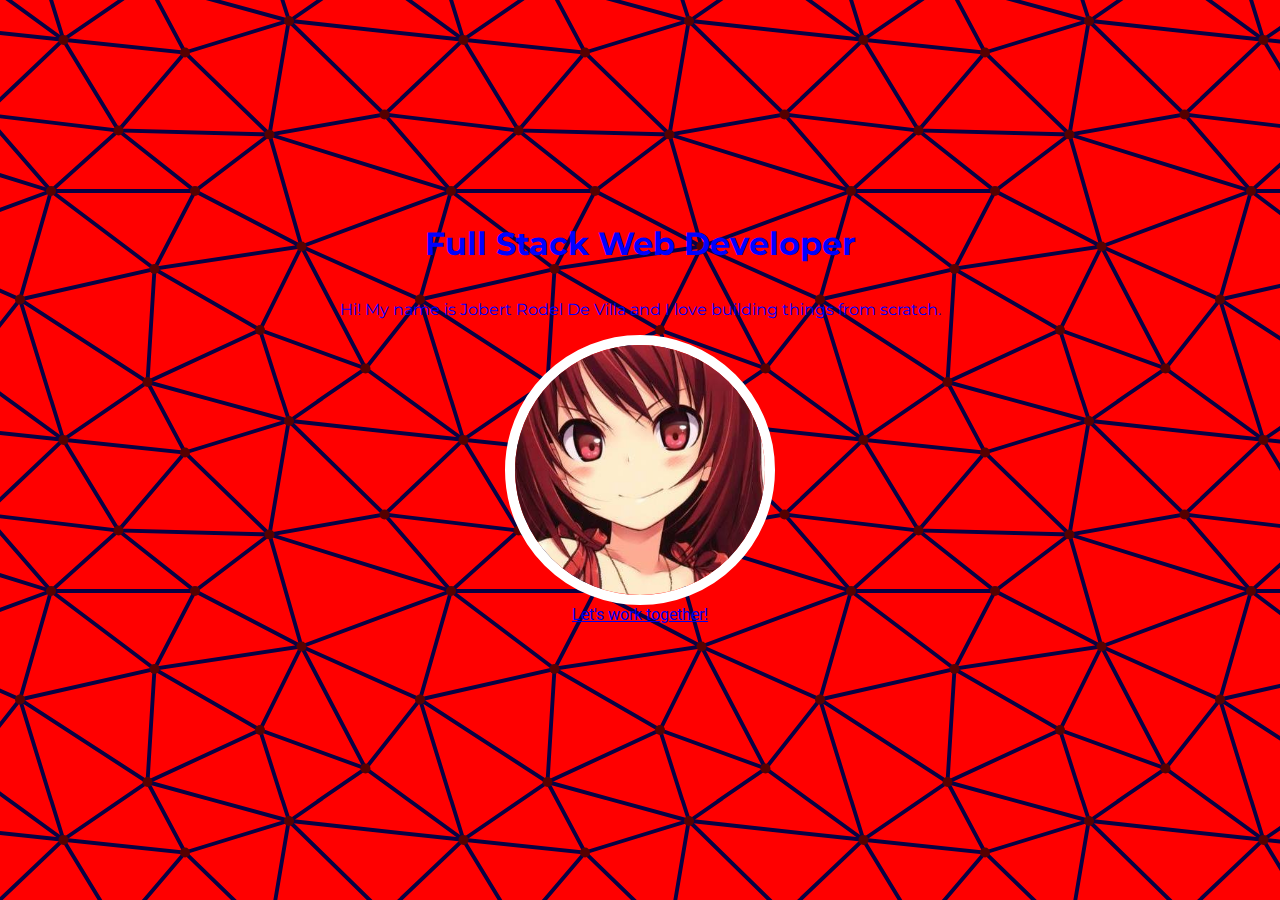
==== index.html @ 102897fb "Upload my portfolio" ====
<!DOCTYPE html>
<html>
<head>
	<meta charset ="utf-8">
	<meta name="viewport" content="width=device-width, initial-scale=1">
	<title>Jobert Rodel De Villa | Web Developer Portfolio</title>
	<!-- External CSS -->
	<link rel="stylesheet" href="style.css">

	<!-- Google Font Style -->
	<link href="https://fonts.googleapis.com/css2?family=Montserrat:wght@600&family=Roboto&display=swap" rel="stylesheet">

	<!-- Bootstrap -->
	<link href="https://cdn.jsdelivr.net/npm/bootstrap@5.3.0-alpha1/dist/css/bootstrap.min.css" rel="stylesheet" integrity="sha384-GLhlTQ8iRABdZLl6O3oVMWSktQOp6b7In1Zl3/Jr59b6EGGoI1aFkw7cmDA6j6gD" crossorigin="anonymous">

</head>
<body>
	<!-- Comments are cannot be seen in our actual web page, we're using comments to have a note regarding our code or program-->
	<!-- <div> tag is an example of paired tags -->
	<!-- Opening tags : <tagname>-->
	<!-- Closing tags : </tagname> -->
	<div class="container-fluid">
		<!-- id is an attribue to name a tag uniquely -->
		<section id="landing">
			<h1>Full Stack Web Developer</h1>
			<p>Hi! My name is Jobert Rodel De Villa and I love building things from scratch.</p>
			<img src="images/myImage.jpg" id="profile"/>
			<a href="mailto:walao143danna@gmail.com" class="btn btn-success btn-lg mt-3">Let's work together!</a>
		</section>
	</div>

	<!-- Bootstrap Script -->
	<script src="https://cdn.jsdelivr.net/npm/bootstrap@5.3.0-alpha1/dist/js/bootstrap.bundle.min.js" integrity="sha384-w76AqPfDkMBDXo30jS1Sgez6pr3x5MlQ1ZAGC+nuZB+EYdgRZgiwxhTBTkF7CXvN" crossorigin="anonymous"></script>
</body>

</html>
---- style.css ----
*{
	font-family: "Roboto", sans-serif;
}

h1, p{
	font-family: "Montserrat", sans-serif;
}

#profile{
	height: 250px;
	width: 250px;
	border-radius: 50%;
/*Create border for image	*/
	border-width: 10px;
	border-style: solid;
	border-color: white;
}

body {
	background-color: #FF0000;
	background-image: url("data:image/svg+xml,%3Csvg xmlns='http://www.w3.org/2000/svg' width='400' height='400' viewBox='0 0 800 800'%3E%3Cg fill='none' stroke='%23070244' stroke-width='7.8'%3E%3Cpath d='M769 229L1037 260.9M927 880L731 737 520 660 309 538 40 599 295 764 126.5 879.5 40 599-197 493 102 382-31 229 126.5 79.5-69-63'/%3E%3Cpath d='M-31 229L237 261 390 382 603 493 308.5 537.5 101.5 381.5M370 905L295 764'/%3E%3Cpath d='M520 660L578 842 731 737 840 599 603 493 520 660 295 764 309 538 390 382 539 269 769 229 577.5 41.5 370 105 295 -36 126.5 79.5 237 261 102 382 40 599 -69 737 127 880'/%3E%3Cpath d='M520-140L578.5 42.5 731-63M603 493L539 269 237 261 370 105M902 382L539 269M390 382L102 382'/%3E%3Cpath d='M-222 42L126.5 79.5 370 105 539 269 577.5 41.5 927 80 769 229 902 382 603 493 731 737M295-36L577.5 41.5M578 842L295 764M40-201L127 80M102 382L-261 269'/%3E%3C/g%3E%3Cg fill='%23550000'%3E%3Ccircle cx='769' cy='229' r='10'/%3E%3Ccircle cx='539' cy='269' r='10'/%3E%3Ccircle cx='603' cy='493' r='10'/%3E%3Ccircle cx='731' cy='737' r='10'/%3E%3Ccircle cx='520' cy='660' r='10'/%3E%3Ccircle cx='309' cy='538' r='10'/%3E%3Ccircle cx='295' cy='764' r='10'/%3E%3Ccircle cx='40' cy='599' r='10'/%3E%3Ccircle cx='102' cy='382' r='10'/%3E%3Ccircle cx='127' cy='80' r='10'/%3E%3Ccircle cx='370' cy='105' r='10'/%3E%3Ccircle cx='578' cy='42' r='10'/%3E%3Ccircle cx='237' cy='261' r='10'/%3E%3Ccircle cx='390' cy='382' r='10'/%3E%3C/g%3E%3C/svg%3E");
	background-size: fixed;
}

#landing{

	color: blue;
	height: 90vh;
	/*background-color: black;*/

	/* center the content certically and horizontally*/
	display: flex;
	flex-direction: column;
	justify-content: center;
	align-items: center;
}
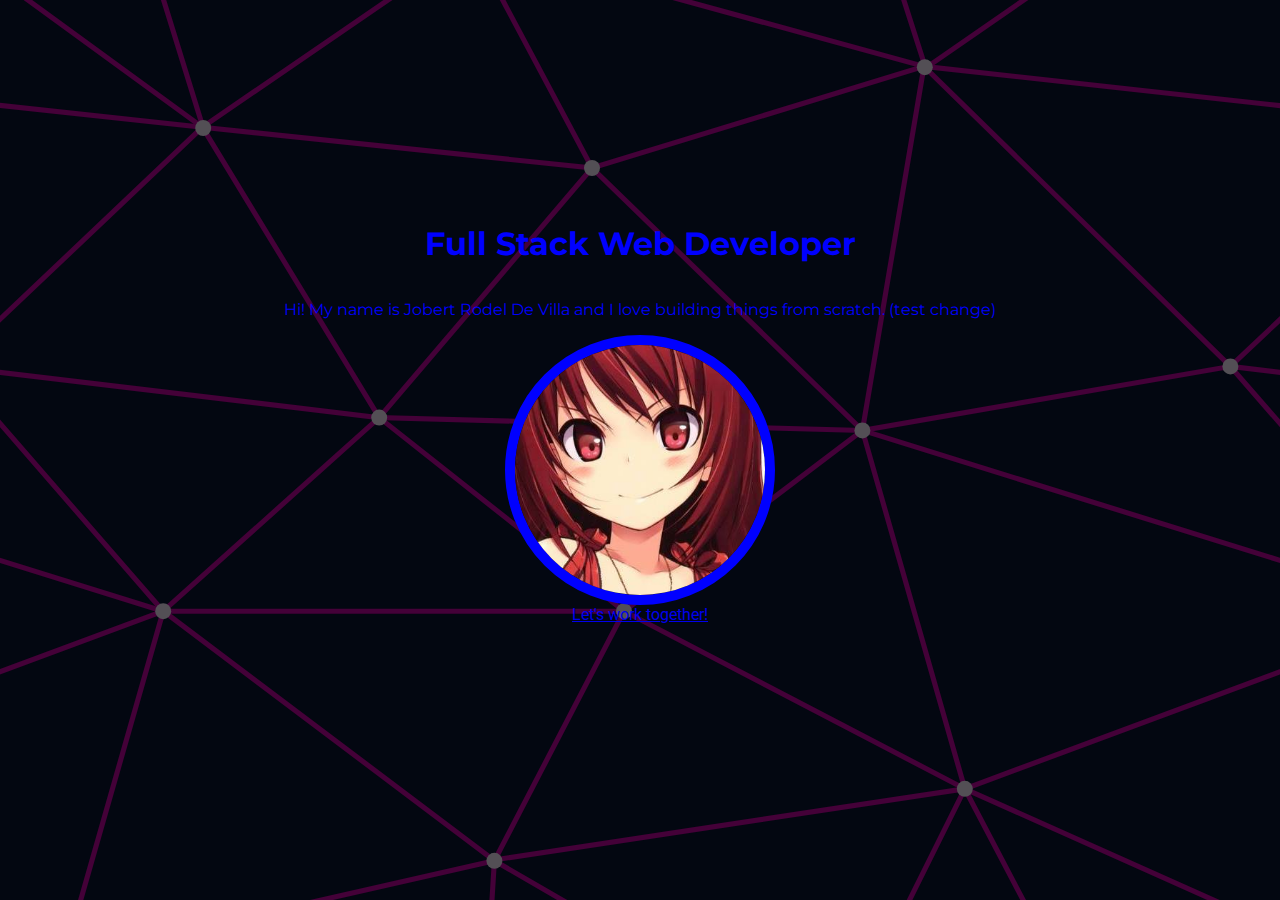
==== commit f0581f6d: "test" ====
--- a/index.html
+++ b/index.html
@@ -23,7 +23,7 @@
 		<!-- id is an attribue to name a tag uniquely -->
 		<section id="landing">
 			<h1>Full Stack Web Developer</h1>
-			<p>Hi! My name is Jobert Rodel De Villa and I love building things from scratch.</p>
+			<p>Hi! My name is Jobert Rodel De Villa and I love building things from scratch. (test change)</p>
 			<img src="images/myImage.jpg" id="profile"/>
 			<a href="mailto:walao143danna@gmail.com" class="btn btn-success btn-lg mt-3">Let's work together!</a>
 		</section>
--- a/style.css
+++ b/style.css
@@ -13,13 +13,14 @@
 /*Create border for image	*/
 	border-width: 10px;
 	border-style: solid;
-	border-color: white;
+	border-color: blue;
 }
 
 body {
-	background-color: #FF0000;
-	background-image: url("data:image/svg+xml,%3Csvg xmlns='http://www.w3.org/2000/svg' width='400' height='400' viewBox='0 0 800 800'%3E%3Cg fill='none' stroke='%23070244' stroke-width='7.8'%3E%3Cpath d='M769 229L1037 260.9M927 880L731 737 520 660 309 538 40 599 295 764 126.5 879.5 40 599-197 493 102 382-31 229 126.5 79.5-69-63'/%3E%3Cpath d='M-31 229L237 261 390 382 603 493 308.5 537.5 101.5 381.5M370 905L295 764'/%3E%3Cpath d='M520 660L578 842 731 737 840 599 603 493 520 660 295 764 309 538 390 382 539 269 769 229 577.5 41.5 370 105 295 -36 126.5 79.5 237 261 102 382 40 599 -69 737 127 880'/%3E%3Cpath d='M520-140L578.5 42.5 731-63M603 493L539 269 237 261 370 105M902 382L539 269M390 382L102 382'/%3E%3Cpath d='M-222 42L126.5 79.5 370 105 539 269 577.5 41.5 927 80 769 229 902 382 603 493 731 737M295-36L577.5 41.5M578 842L295 764M40-201L127 80M102 382L-261 269'/%3E%3C/g%3E%3Cg fill='%23550000'%3E%3Ccircle cx='769' cy='229' r='10'/%3E%3Ccircle cx='539' cy='269' r='10'/%3E%3Ccircle cx='603' cy='493' r='10'/%3E%3Ccircle cx='731' cy='737' r='10'/%3E%3Ccircle cx='520' cy='660' r='10'/%3E%3Ccircle cx='309' cy='538' r='10'/%3E%3Ccircle cx='295' cy='764' r='10'/%3E%3Ccircle cx='40' cy='599' r='10'/%3E%3Ccircle cx='102' cy='382' r='10'/%3E%3Ccircle cx='127' cy='80' r='10'/%3E%3Ccircle cx='370' cy='105' r='10'/%3E%3Ccircle cx='578' cy='42' r='10'/%3E%3Ccircle cx='237' cy='261' r='10'/%3E%3Ccircle cx='390' cy='382' r='10'/%3E%3C/g%3E%3C/svg%3E");
+	background-color: #030711;
+	background-image: url("data:image/svg+xml,%3Csvg xmlns='http://www.w3.org/2000/svg' width='200' height='200' viewBox='0 0 800 800'%3E%3Cg fill='none' stroke='%23440138' stroke-width='3.2'%3E%3Cpath d='M769 229L1037 260.9M927 880L731 737 520 660 309 538 40 599 295 764 126.5 879.5 40 599-197 493 102 382-31 229 126.5 79.5-69-63'/%3E%3Cpath d='M-31 229L237 261 390 382 603 493 308.5 537.5 101.5 381.5M370 905L295 764'/%3E%3Cpath d='M520 660L578 842 731 737 840 599 603 493 520 660 295 764 309 538 390 382 539 269 769 229 577.5 41.5 370 105 295 -36 126.5 79.5 237 261 102 382 40 599 -69 737 127 880'/%3E%3Cpath d='M520-140L578.5 42.5 731-63M603 493L539 269 237 261 370 105M902 382L539 269M390 382L102 382'/%3E%3Cpath d='M-222 42L126.5 79.5 370 105 539 269 577.5 41.5 927 80 769 229 902 382 603 493 731 737M295-36L577.5 41.5M578 842L295 764M40-201L127 80M102 382L-261 269'/%3E%3C/g%3E%3Cg fill='%23534F55'%3E%3Ccircle cx='769' cy='229' r='5'/%3E%3Ccircle cx='539' cy='269' r='5'/%3E%3Ccircle cx='603' cy='493' r='5'/%3E%3Ccircle cx='731' cy='737' r='5'/%3E%3Ccircle cx='520' cy='660' r='5'/%3E%3Ccircle cx='309' cy='538' r='5'/%3E%3Ccircle cx='295' cy='764' r='5'/%3E%3Ccircle cx='40' cy='599' r='5'/%3E%3Ccircle cx='102' cy='382' r='5'/%3E%3Ccircle cx='127' cy='80' r='5'/%3E%3Ccircle cx='370' cy='105' r='5'/%3E%3Ccircle cx='578' cy='42' r='5'/%3E%3Ccircle cx='237' cy='261' r='5'/%3E%3Ccircle cx='390' cy='382' r='5'/%3E%3C/g%3E%3C/svg%3E");
 	background-size: fixed;
+	background-size: cover;
 }
 
 #landing{
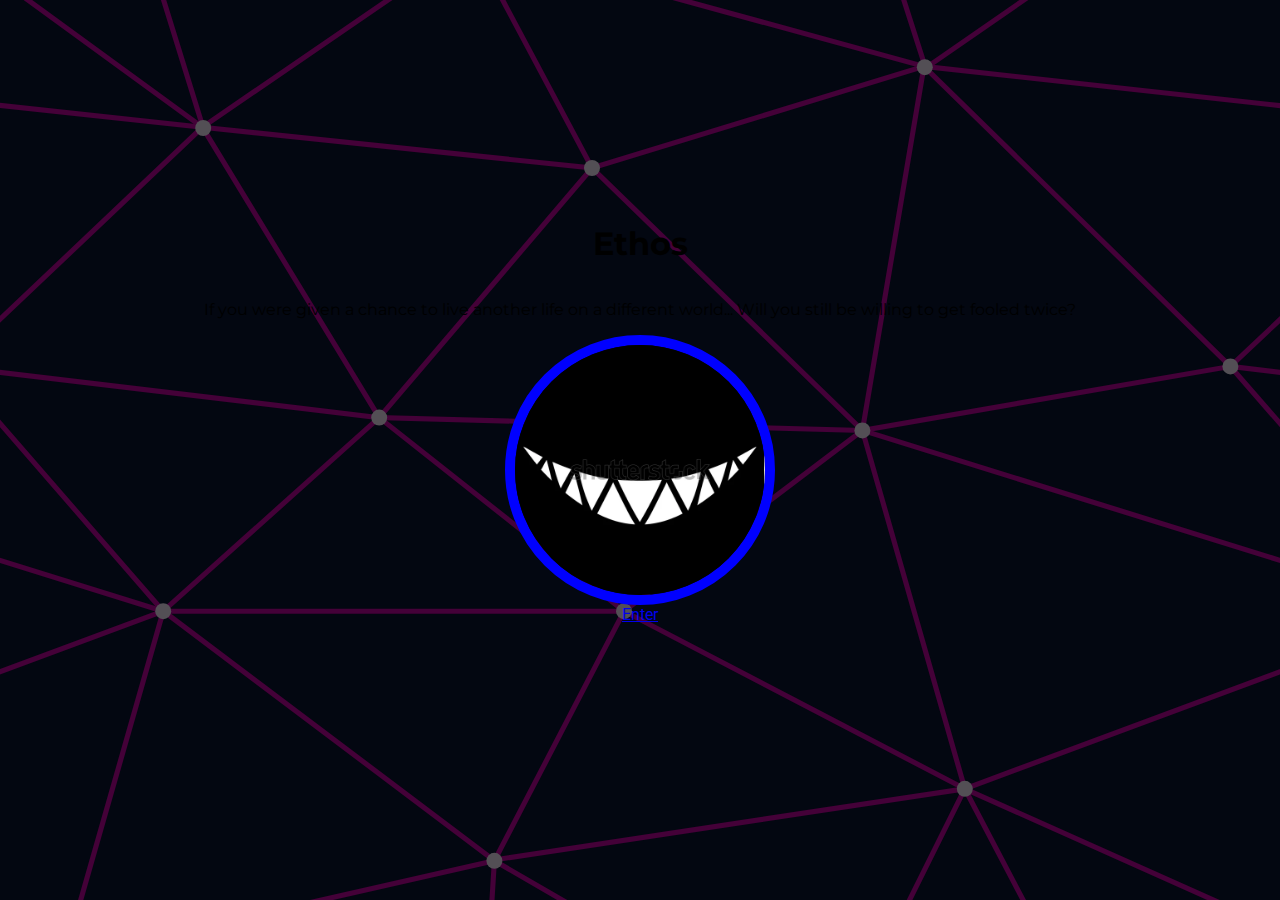
==== commit b1e28bdb: "Ethos beginning" ====
--- a/index.html
+++ b/index.html
@@ -22,10 +22,10 @@
 	<div class="container-fluid">
 		<!-- id is an attribue to name a tag uniquely -->
 		<section id="landing">
-			<h1>Full Stack Web Developer</h1>
-			<p>Hi! My name is Jobert Rodel De Villa and I love building things from scratch. (test change)</p>
-			<img src="images/myImage.jpg" id="profile"/>
-			<a href="mailto:walao143danna@gmail.com" class="btn btn-success btn-lg mt-3">Let's work together!</a>
+			<h1>Ethos</h1>
+			<p>If you were given a chance to live another life on a different world... Will you still be willing to get fooled twice?</p>
+			<img src="images/smirk.png" id="profile"/>
+			<a href="mailto:walao143danna@gmail.com" class="btn btn-success btn-lg mt-3">Enter</a>
 		</section>
 	</div>
 
--- a/style.css
+++ b/style.css
@@ -25,7 +25,7 @@
 
 #landing{
 
-	color: blue;
+	color: black;
 	height: 90vh;
 	/*background-color: black;*/
 
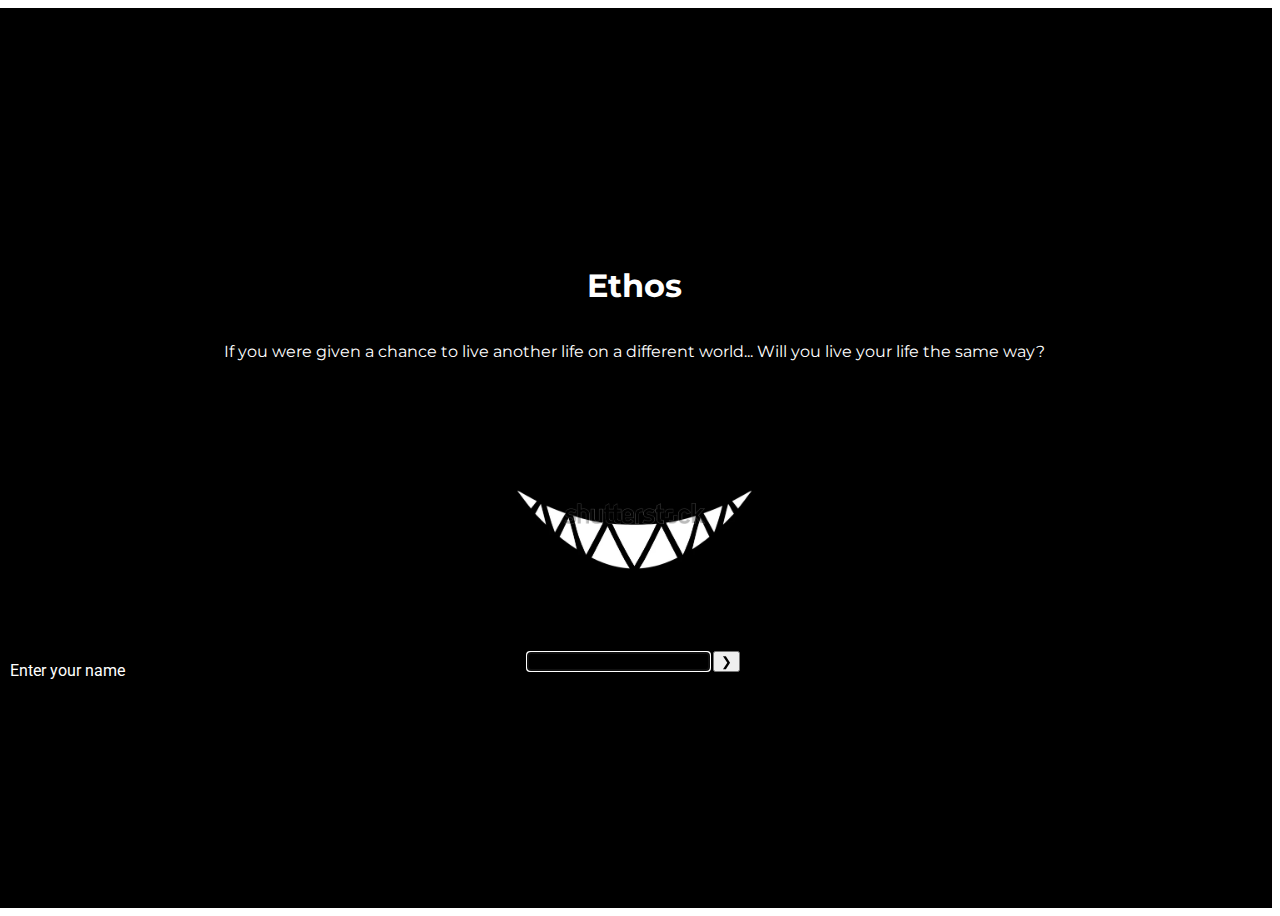
==== commit 257a7142: "Ethos" ====
--- a/index.html
+++ b/index.html
@@ -23,14 +23,24 @@
 		<!-- id is an attribue to name a tag uniquely -->
 		<section id="landing">
 			<h1>Ethos</h1>
-			<p>If you were given a chance to live another life on a different world... Will you still be willing to get fooled twice?</p>
-			<img src="images/smirk.png" id="profile"/>
-			<a href="mailto:walao143danna@gmail.com" class="btn btn-success btn-lg mt-3">Enter</a>
+			<p id="intro">If you were given a chance to live another life on a different world... Will you live your life the same way?</p>
+			<img src="images/smirk.png" id="mouthimage"/>
+			<div class="row">
+				<div class="col-lg-12">
+			<div class="input-group mb-3">
+  			<input type="text" required="required" class="form-control" aria-label="Recipient's username" aria-describedby="button-addon2" id="name" autofocus>
+  			<span id="spannamef">Enter your name</span>
+  			<button class="btn btn-outline-secondary" type="button" id="myButton">❯</button>
+  		</div>
+  	</div>
+</div>
 		</section>
 	</div>
 
 	<!-- Bootstrap Script -->
 	<script src="https://cdn.jsdelivr.net/npm/bootstrap@5.3.0-alpha1/dist/js/bootstrap.bundle.min.js" integrity="sha384-w76AqPfDkMBDXo30jS1Sgez6pr3x5MlQ1ZAGC+nuZB+EYdgRZgiwxhTBTkF7CXvN" crossorigin="anonymous"></script>
+	<!-- External Java -->
+	<script src="myscript.js"></script>
 </body>
 
 </html>
--- a/style.css
+++ b/style.css
@@ -4,34 +4,107 @@
 
 h1, p{
 	font-family: "Montserrat", sans-serif;
+	color: white;
 }
 
-#profile{
+#mouthimage{
 	height: 250px;
 	width: 250px;
 	border-radius: 50%;
 /*Create border for image	*/
-	border-width: 10px;
+	border-width: 12px;
 	border-style: solid;
-	border-color: blue;
+	border-color: black;
 }
 
-body {
-	background-color: #030711;
-	background-image: url("data:image/svg+xml,%3Csvg xmlns='http://www.w3.org/2000/svg' width='200' height='200' viewBox='0 0 800 800'%3E%3Cg fill='none' stroke='%23440138' stroke-width='3.2'%3E%3Cpath d='M769 229L1037 260.9M927 880L731 737 520 660 309 538 40 599 295 764 126.5 879.5 40 599-197 493 102 382-31 229 126.5 79.5-69-63'/%3E%3Cpath d='M-31 229L237 261 390 382 603 493 308.5 537.5 101.5 381.5M370 905L295 764'/%3E%3Cpath d='M520 660L578 842 731 737 840 599 603 493 520 660 295 764 309 538 390 382 539 269 769 229 577.5 41.5 370 105 295 -36 126.5 79.5 237 261 102 382 40 599 -69 737 127 880'/%3E%3Cpath d='M520-140L578.5 42.5 731-63M603 493L539 269 237 261 370 105M902 382L539 269M390 382L102 382'/%3E%3Cpath d='M-222 42L126.5 79.5 370 105 539 269 577.5 41.5 927 80 769 229 902 382 603 493 731 737M295-36L577.5 41.5M578 842L295 764M40-201L127 80M102 382L-261 269'/%3E%3C/g%3E%3Cg fill='%23534F55'%3E%3Ccircle cx='769' cy='229' r='5'/%3E%3Ccircle cx='539' cy='269' r='5'/%3E%3Ccircle cx='603' cy='493' r='5'/%3E%3Ccircle cx='731' cy='737' r='5'/%3E%3Ccircle cx='520' cy='660' r='5'/%3E%3Ccircle cx='309' cy='538' r='5'/%3E%3Ccircle cx='295' cy='764' r='5'/%3E%3Ccircle cx='40' cy='599' r='5'/%3E%3Ccircle cx='102' cy='382' r='5'/%3E%3Ccircle cx='127' cy='80' r='5'/%3E%3Ccircle cx='370' cy='105' r='5'/%3E%3Ccircle cx='578' cy='42' r='5'/%3E%3Ccircle cx='237' cy='261' r='5'/%3E%3Ccircle cx='390' cy='382' r='5'/%3E%3C/g%3E%3C/svg%3E");
-	background-size: fixed;
-	background-size: cover;
-}
 
 #landing{
 
-	color: black;
-	height: 90vh;
-	/*background-color: black;*/
+	color: white;
+	height: 100vh;
+	background-color: black;
 
 	/* center the content certically and horizontally*/
 	display: flex;
 	flex-direction: column;
 	justify-content: center;
 	align-items: center;
-}+	margin-left: -12px;
+}
+
+/*Transitions*/
+
+#intro {
+	opacity: 1;
+	-webkit-transition: opacity 1s ease-in-out;
+	-moz-transition: opacity 1s ease-in-out;
+	-ms-transition: opacity 1s ease-in-out;
+	-o-transition: opacity 1s ease-in-out;
+	transition: opacity 1s ease-in-out;
+}
+
+#myButton {
+	opacity: 1;
+	-webkit-transition: opacity 1s ease-in-out;
+	-moz-transition: opacity 1s ease-in-out;
+	-ms-transition: opacity 1s ease-in-out;
+	-o-transition: opacity 1s ease-in-out;
+	transition: opacity 1s ease-in-out;
+}
+
+#myButton.fade, #intro.fade, #spannamef.fade{
+	opacity: 0;
+}
+
+#name {
+	transition-property: transform;
+	transition-duration: 1s;
+	transition-timing-function: ease;
+	transition-delay: 0s;
+}
+
+#name.up{
+	transform: translate(20px, -135px);
+	border-radius:5px;
+}
+
+#name.blur{
+	
+}
+
+.input-group input {
+	background: transparent;
+	border: none;
+}
+
+.input-group span {
+	position: absolute;
+	left: 0;
+	padding: 10px;
+	pointer-events: none;
+	font-size: 1em;
+	color: white;
+}
+
+input[type="text"]::-webkit-input-placeholder{
+	color: white;
+}
+input[type="text"]:-moz-placeholder{
+	color: white;
+	opacity: 1;
+}
+input[type="text"]::-moz-placeholder{
+	color: white;
+	opacity: 1;
+}
+input[type="text"]:-ms-input-placeholder{
+	color: white;
+}
+input[type="text"]::-ms-input-placeholder{
+	color: white;
+}
+input[type="text"]::placeholder{
+	color: white;
+}
+
+
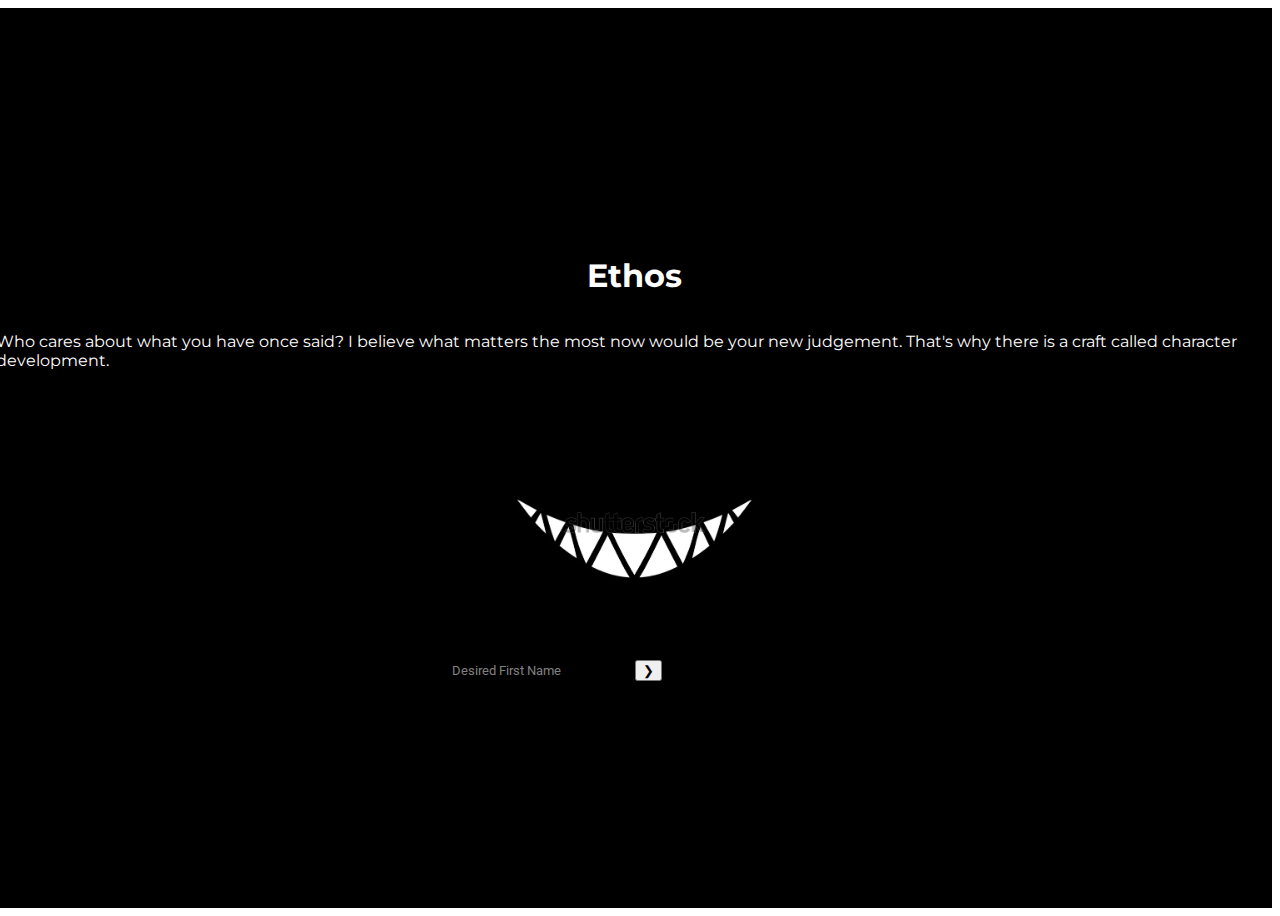
==== commit fce15efd: "Ethos Welcome" ====
--- a/index.html
+++ b/index.html
@@ -3,9 +3,9 @@
 <head>
 	<meta charset ="utf-8">
 	<meta name="viewport" content="width=device-width, initial-scale=1">
-	<title>Jobert Rodel De Villa | Web Developer Portfolio</title>
+	<title>Welcome to Ethos</title>
 	<!-- External CSS -->
-	<link rel="stylesheet" href="style.css">
+	<link rel="stylesheet" href="indexstyle.css">
 
 	<!-- Google Font Style -->
 	<link href="https://fonts.googleapis.com/css2?family=Montserrat:wght@600&family=Roboto&display=swap" rel="stylesheet">
@@ -23,13 +23,13 @@
 		<!-- id is an attribue to name a tag uniquely -->
 		<section id="landing">
 			<h1>Ethos</h1>
-			<p id="intro">If you were given a chance to live another life on a different world... Will you live your life the same way?</p>
+			<p id="intro"></p>
 			<img src="images/smirk.png" id="mouthimage"/>
 			<div class="row">
-				<div class="col-lg-12">
+				<div class="col-lg-12" id="desiredfname">
 			<div class="input-group mb-3">
-  			<input type="text" required="required" class="form-control" aria-label="Recipient's username" aria-describedby="button-addon2" id="name" autofocus>
-  			<span id="spannamef">Enter your name</span>
+  			<input type="text" required="required" class="form-control" aria-label="Recipient's username" aria-describedby="button-addon2" placeholder ="Desired First Name" spellcheck="false" id="name" maxlength="20" autofocus>
+  			<span id="spannamef">Desired First Name</span>
   			<button class="btn btn-outline-secondary" type="button" id="myButton">❯</button>
   		</div>
   	</div>
--- a/indexstyle.css
+++ b/indexstyle.css
@@ -0,0 +1,123 @@
+*{
+	font-family: "Roboto", sans-serif;
+}
+
+h1, p{
+	font-family: "Montserrat", sans-serif;
+	color: white;
+}
+
+#mouthimage{
+	height: 250px;
+	width: 250px;
+	border-radius: 50%;
+/*Create border for image	*/
+	border-width: 12px;
+	border-style: solid;
+	border-color: black;
+}
+
+#desiredfname{
+	width: 369px;
+}
+
+#landing{
+
+	color: white;
+	height: 100vh;
+	background-color: black;
+
+	/* center the content certically and horizontally*/
+	display: flex;
+	flex-direction: column;
+	justify-content: center;
+	align-items: center;
+	margin-left: -12px;
+}
+
+/*Transitions*/
+
+#intro {
+	opacity: 1;
+	-webkit-transition: opacity 1s ease-in-out;
+	-moz-transition: opacity 1s ease-in-out;
+	-ms-transition: opacity 1s ease-in-out;
+	-o-transition: opacity 1s ease-in-out;
+	transition: opacity 1s ease-in-out;
+}
+
+#myButton {
+	opacity: 1;
+	-webkit-transition: opacity 1s ease-in-out;
+	-moz-transition: opacity 1s ease-in-out;
+	-ms-transition: opacity 1s ease-in-out;
+	-o-transition: opacity 1s ease-in-out;
+	transition: opacity 1s ease-in-out;
+}
+
+#myButton.fade, #intro.fade, #spannamef.fade{
+	opacity: 0;
+}
+
+#name {
+	transition-property: transform;
+	transition-duration: 1s;
+	transition-timing-function: ease;
+	transition-delay: 0s;
+	color: white;
+	outline: none;
+}
+
+.input-group input {
+	background: transparent;
+	border: none;
+}
+
+.input-group span {
+	position: absolute;
+	left: 0;
+	padding: 10px;
+	pointer-events: none;
+	font-size: 1em;
+}
+
+input[type="text"]::-webkit-input-placeholder{
+	color: gray;
+}
+input[type="text"]:-moz-placeholder{
+	color: gray;
+	opacity: 1;
+}
+input[type="text"]::-moz-placeholder{
+	color: gray;
+	opacity: 1;
+}
+input[type="text"]:-ms-input-placeholder{
+	color: gray;
+}
+input[type="text"]::-ms-input-placeholder{
+	color: gray;
+}
+input[type="text"]::placeholder{
+	color: gray;
+}
+
+#name.nochar{
+	border: 1px solid rgba(255,0,0);
+	border-radius:5px;
+	outline: none;
+}
+
+#name.up{
+	outline: none;
+	border: none;
+	transform: translate(20px, -135px);
+	border-radius:5px;
+}
+
+
+#name:focus{
+	background: none;
+	outline: none;
+	border: 0px solid rgba(0,255,0, 0.5);
+}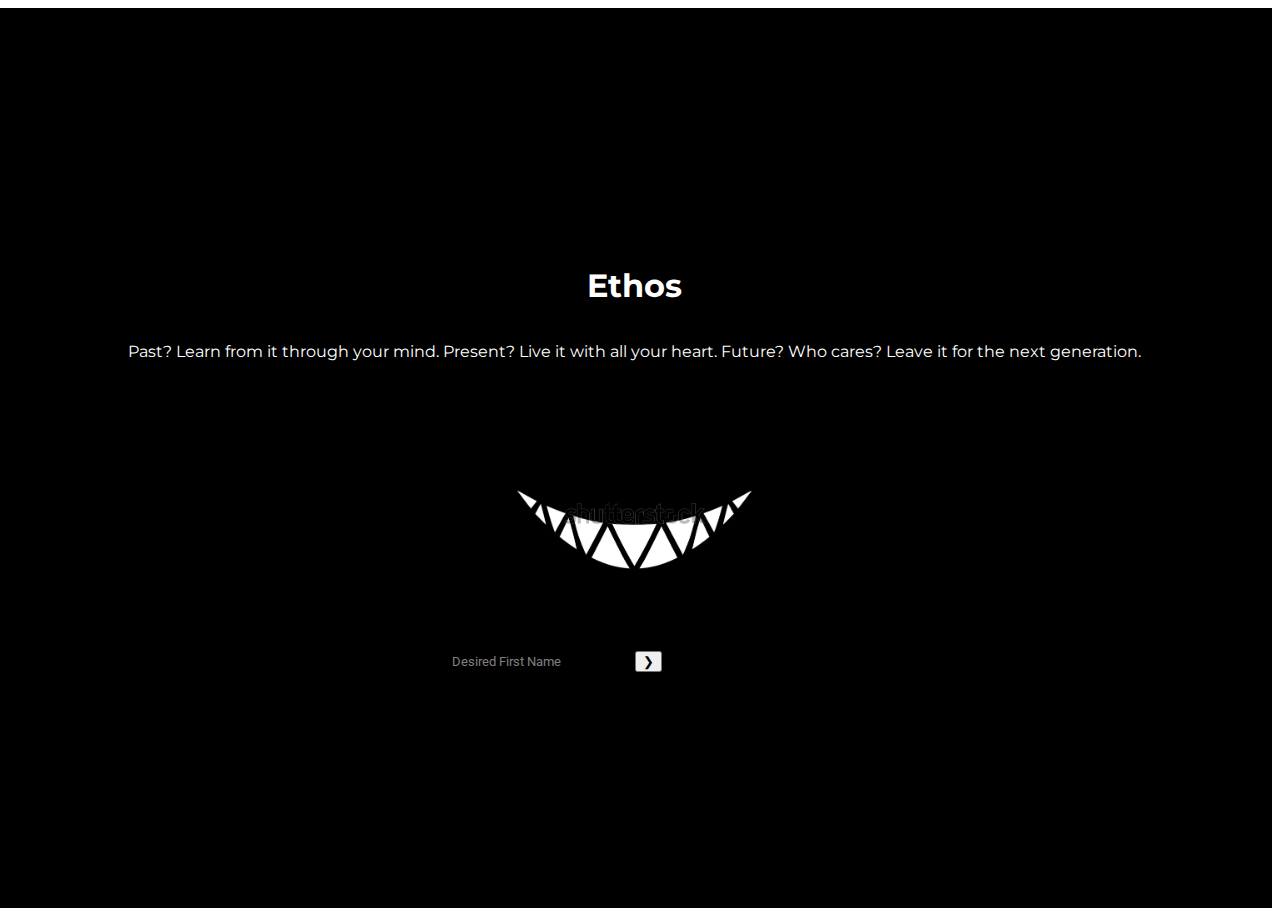
==== commit bda2bb4d: "Add files via upload" ====
--- a/index.html
+++ b/index.html
@@ -1,47 +1,48 @@
-<!DOCTYPE html>
-<html>
-<head>
-	<meta charset ="utf-8">
-	<meta name="viewport" content="width=device-width, initial-scale=1">
-	<title>Welcome to Ethos</title>
-	<!-- External CSS -->
-	<link rel="stylesheet" href="indexstyle.css">
-
-	<!-- Google Font Style -->
-	<link href="https://fonts.googleapis.com/css2?family=Montserrat:wght@600&family=Roboto&display=swap" rel="stylesheet">
-
-	<!-- Bootstrap -->
-	<link href="https://cdn.jsdelivr.net/npm/bootstrap@5.3.0-alpha1/dist/css/bootstrap.min.css" rel="stylesheet" integrity="sha384-GLhlTQ8iRABdZLl6O3oVMWSktQOp6b7In1Zl3/Jr59b6EGGoI1aFkw7cmDA6j6gD" crossorigin="anonymous">
-
-</head>
-<body>
-	<!-- Comments are cannot be seen in our actual web page, we're using comments to have a note regarding our code or program-->
-	<!-- <div> tag is an example of paired tags -->
-	<!-- Opening tags : <tagname>-->
-	<!-- Closing tags : </tagname> -->
-	<div class="container-fluid">
-		<!-- id is an attribue to name a tag uniquely -->
-		<section id="landing">
-			<h1>Ethos</h1>
-			<p id="intro"></p>
-			<img src="images/smirk.png" id="mouthimage"/>
-			<div class="row">
-				<div class="col-lg-12" id="desiredfname">
-			<div class="input-group mb-3">
-  			<input type="text" required="required" class="form-control" aria-label="Recipient's username" aria-describedby="button-addon2" placeholder ="Desired First Name" spellcheck="false" id="name" maxlength="20" autofocus>
-  			<span id="spannamef">Desired First Name</span>
-  			<button class="btn btn-outline-secondary" type="button" id="myButton">❯</button>
-  		</div>
-  	</div>
-</div>
-		</section>
-	</div>
-
-	<!-- Bootstrap Script -->
-	<script src="https://cdn.jsdelivr.net/npm/bootstrap@5.3.0-alpha1/dist/js/bootstrap.bundle.min.js" integrity="sha384-w76AqPfDkMBDXo30jS1Sgez6pr3x5MlQ1ZAGC+nuZB+EYdgRZgiwxhTBTkF7CXvN" crossorigin="anonymous"></script>
-	<!-- External Java -->
-	<script src="myscript.js"></script>
-</body>
-
-</html>
-
+<!DOCTYPE html>
+<html>
+<head>
+	<meta charset ="utf-8">
+	<meta name="viewport" content="width=device-width, initial-scale=1">
+	<title>Welcome to Ethos</title>
+	<!-- External CSS -->
+	<link rel="stylesheet" href="indexstyle.css">
+
+	<!-- Google Font Style -->
+	<link href="https://fonts.googleapis.com/css2?family=Montserrat:wght@600&family=Roboto&display=swap" rel="stylesheet">
+
+	<!-- Bootstrap -->
+	<link href="https://cdn.jsdelivr.net/npm/bootstrap@5.3.0-alpha1/dist/css/bootstrap.min.css" rel="stylesheet" integrity="sha384-GLhlTQ8iRABdZLl6O3oVMWSktQOp6b7In1Zl3/Jr59b6EGGoI1aFkw7cmDA6j6gD" crossorigin="anonymous">
+
+</head>
+<body>
+	<!-- Comments are cannot be seen in our actual web page, we're using comments to have a note regarding our code or program-->
+	<!-- <div> tag is an example of paired tags -->
+	<!-- Opening tags : <tagname>-->
+	<!-- Closing tags : </tagname> -->
+	<div class="container-fluid">
+		<!-- id is an attribue to name a tag uniquely -->
+		<section id="landing">
+			<h1>Ethos</h1>
+			<p id="intro"></p>
+			<img src="images/smirk.png" id="mouthimage"/>
+			<div class="row">
+				<div class="col-lg-12" id="desiredfname">
+			<div class="input-group mb-3">
+  			<input type="text" required="required" class="form-control" aria-label="Recipient's username" aria-describedby="button-addon2" placeholder ="Desired First Name" spellcheck="false" onkeypress="return a(event)" id="name" maxlength="20" autofocus>
+  			<span id="spannamef">Desired First Name</span>
+  			<button class="btn btn-outline-secondary" type="button" id="myButton">❯</button>
+  		</div>
+  		<p id="badid">Some inputs are not allowed.</p>
+  	</div>
+</div>
+		</section>
+	</div>
+
+	<!-- Bootstrap Script -->
+	<script src="https://cdn.jsdelivr.net/npm/bootstrap@5.3.0-alpha1/dist/js/bootstrap.bundle.min.js" integrity="sha384-w76AqPfDkMBDXo30jS1Sgez6pr3x5MlQ1ZAGC+nuZB+EYdgRZgiwxhTBTkF7CXvN" crossorigin="anonymous"></script>
+	<!-- External Java -->
+	<script src="myscript.js"></script>
+</body>
+
+</html>
+
--- a/indexstyle.css
+++ b/indexstyle.css
@@ -1,123 +1,127 @@
-*{
-	font-family: "Roboto", sans-serif;
-}
-
-h1, p{
-	font-family: "Montserrat", sans-serif;
-	color: white;
-}
-
-#mouthimage{
-	height: 250px;
-	width: 250px;
-	border-radius: 50%;
-/*Create border for image	*/
-	border-width: 12px;
-	border-style: solid;
-	border-color: black;
-}
-
-#desiredfname{
-	width: 369px;
-}
-
-#landing{
-
-	color: white;
-	height: 100vh;
-	background-color: black;
-
-	/* center the content certically and horizontally*/
-	display: flex;
-	flex-direction: column;
-	justify-content: center;
-	align-items: center;
-	margin-left: -12px;
-}
-
-/*Transitions*/
-
-#intro {
-	opacity: 1;
-	-webkit-transition: opacity 1s ease-in-out;
-	-moz-transition: opacity 1s ease-in-out;
-	-ms-transition: opacity 1s ease-in-out;
-	-o-transition: opacity 1s ease-in-out;
-	transition: opacity 1s ease-in-out;
-}
-
-#myButton {
-	opacity: 1;
-	-webkit-transition: opacity 1s ease-in-out;
-	-moz-transition: opacity 1s ease-in-out;
-	-ms-transition: opacity 1s ease-in-out;
-	-o-transition: opacity 1s ease-in-out;
-	transition: opacity 1s ease-in-out;
-}
-
-#myButton.fade, #intro.fade, #spannamef.fade{
-	opacity: 0;
-}
-
-#name {
-	transition-property: transform;
-	transition-duration: 1s;
-	transition-timing-function: ease;
-	transition-delay: 0s;
-	color: white;
-	outline: none;
-}
-
-.input-group input {
-	background: transparent;
-	border: none;
-}
-
-.input-group span {
-	position: absolute;
-	left: 0;
-	padding: 10px;
-	pointer-events: none;
-	font-size: 1em;
-}
-
-input[type="text"]::-webkit-input-placeholder{
-	color: gray;
-}
-input[type="text"]:-moz-placeholder{
-	color: gray;
-	opacity: 1;
-}
-input[type="text"]::-moz-placeholder{
-	color: gray;
-	opacity: 1;
-}
-input[type="text"]:-ms-input-placeholder{
-	color: gray;
-}
-input[type="text"]::-ms-input-placeholder{
-	color: gray;
-}
-input[type="text"]::placeholder{
-	color: gray;
-}
-
-#name.nochar{
-	border: 1px solid rgba(255,0,0);
-	border-radius:5px;
-	outline: none;
-}
-
-#name.up{
-	outline: none;
-	border: none;
-	transform: translate(20px, -135px);
-	border-radius:5px;
-}
-
-
-#name:focus{
-	background: none;
-	outline: none;
-	border: 0px solid rgba(0,255,0, 0.5);
+*{
+	font-family: "Roboto", sans-serif;
+}
+
+h1, p{
+	font-family: "Montserrat", sans-serif;
+	color: white;
+}
+
+#mouthimage{
+	height: 250px;
+	width: 250px;
+	border-radius: 50%;
+/*Create border for image	*/
+	border-width: 12px;
+	border-style: solid;
+	border-color: black;
+}
+
+#desiredfname{
+	width: 369px;
+}
+
+#badid{
+	color: red;
+	margin-left: 10px;
+	display: none;
+}
+
+#landing{
+
+	color: white;
+	height: 100vh;
+	background-color: black;
+
+	/* center the content certically and horizontally*/
+	display: flex;
+	flex-direction: column;
+	justify-content: center;
+	align-items: center;
+	margin-left: -12px;
+}
+
+/*Transitions*/
+
+#intro {
+	opacity: 1;
+	-webkit-transition: opacity 1s ease-in-out;
+	-moz-transition: opacity 1s ease-in-out;
+	-ms-transition: opacity 1s ease-in-out;
+	-o-transition: opacity 1s ease-in-out;
+	transition: opacity 1s ease-in-out;
+}
+
+#myButton {
+	opacity: 1;
+	-webkit-transition: opacity 1s ease-in-out;
+	-moz-transition: opacity 1s ease-in-out;
+	-ms-transition: opacity 1s ease-in-out;
+	-o-transition: opacity 1s ease-in-out;
+	transition: opacity 1s ease-in-out;
+}
+
+#myButton.fade, #intro.fade, #spannamef.fade{
+	opacity: 0;
+}
+
+#name {
+	transition-property: transform;
+	transition-duration: 1s;
+	transition-timing-function: ease;
+	transition-delay: 0s;
+	color: white;
+	outline: none;
+}
+
+.input-group input {
+	background: transparent;
+	border: none;
+}
+
+.input-group span {
+	position: absolute;
+	left: 0;
+	padding: 10px;
+	pointer-events: none;
+	font-size: 1em;
+}
+
+input[type="text"]::-webkit-input-placeholder{
+	color: gray;
+}
+input[type="text"]:-moz-placeholder{
+	color: gray;
+	opacity: 1;
+}
+input[type="text"]::-moz-placeholder{
+	color: gray;
+	opacity: 1;
+}
+input[type="text"]:-ms-input-placeholder{
+	color: gray;
+}
+input[type="text"]::-ms-input-placeholder{
+	color: gray;
+}
+input[type="text"]::placeholder{
+	color: gray;
+}
+
+#name.nochar{
+	border: 1px solid rgba(255,0,0);
+	border-radius:5px;
+	outline: none;
+}
+
+#name.up{
+	outline: none;
+	border: none;
+	transform: translate(20px, -135px);
+	border-radius:5px;
+}
+
+
+#name:focus{
+	background: none;
 }